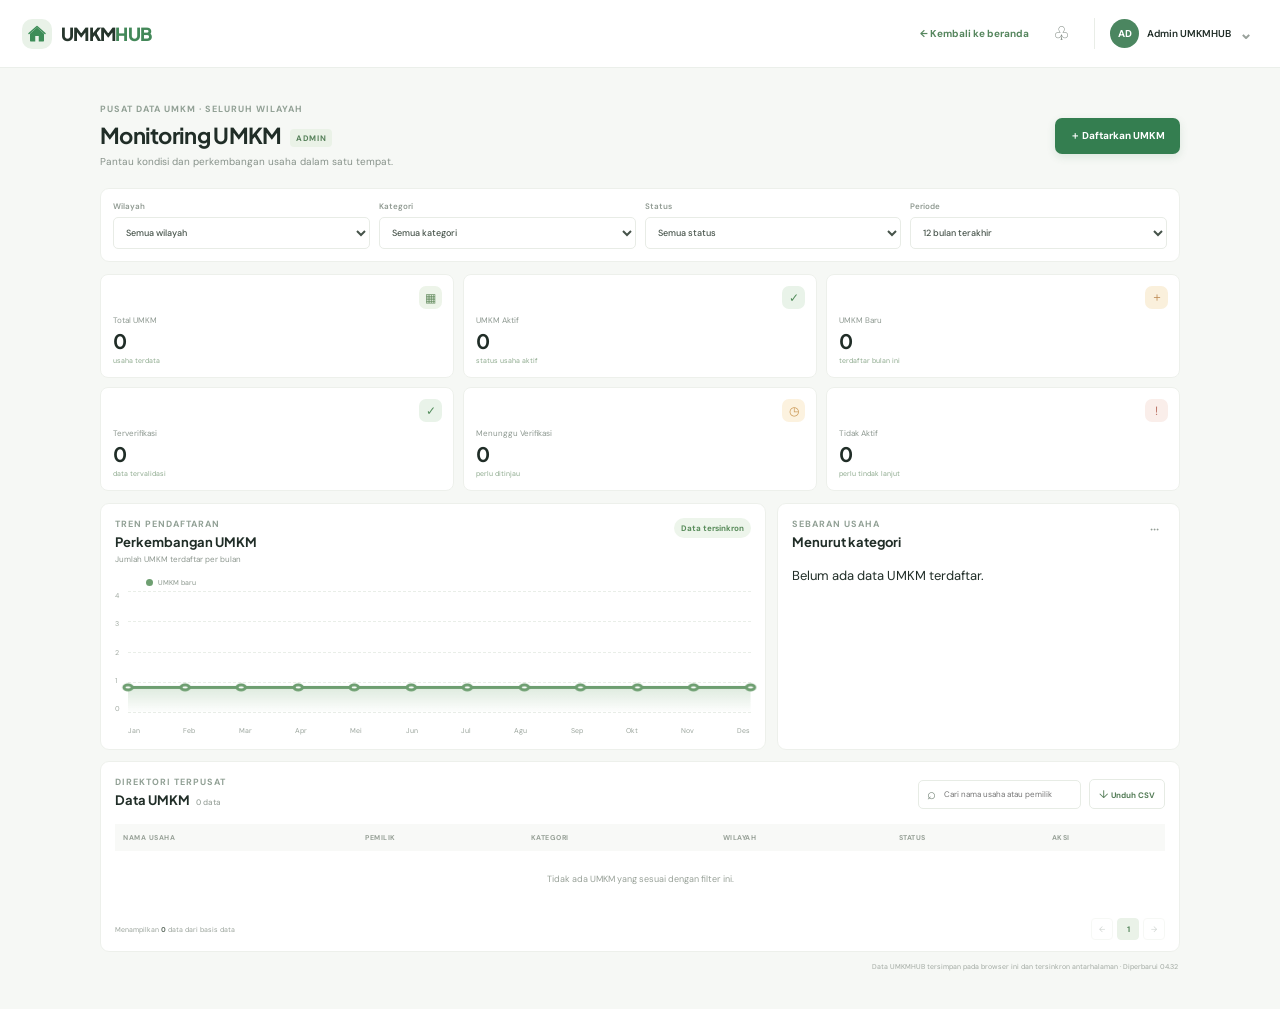
==== admin.html @ 836ca8a2 "update" ====
<!doctype html>
<html lang="id">
<head>
  <meta charset="utf-8"><meta name="viewport" content="width=device-width, initial-scale=1"><meta name="theme-color" content="#f7f8f5">
  <title>Dashboard Admin — UMKMHUB</title>
  <link rel="preconnect" href="https://fonts.googleapis.com"><link rel="preconnect" href="https://fonts.gstatic.com" crossorigin>
  <link href="https://fonts.googleapis.com/css2?family=DM+Sans:wght@400;500;600;700;800&family=Plus+Jakarta+Sans:wght@400;500;600;700;800&display=swap" rel="stylesheet">
  <link rel="stylesheet" href="styles.css"><link rel="stylesheet" href="admin.css"><link rel="stylesheet" href="motion.css"><link rel="stylesheet" href="app-motion.css">
</head>
<body class="admin-page">
  <main class="admin-standalone">
    <header class="admin-topbar"><a class="brand" href="index.html"><span class="brand-mark"><svg viewBox="0 0 40 40" fill="none"><path d="M6 19.5 20 7l14 12.5v14a1.5 1.5 0 0 1-1.5 1.5h-9v-11h-7v11h-9A1.5 1.5 0 0 1 6 33.5v-14Z" fill="currentColor"/><path d="M4 19 20 5l16 14" stroke="currentColor" stroke-width="3" stroke-linecap="round" stroke-linejoin="round"/></svg></span><span>UMKM<span class="brand-green">HUB</span></span></a><div class="admin-top-actions"><a class="back-home" href="index.html">← <span>Kembali ke beranda</span></a><button class="icon-button admin-notify" aria-label="Notifikasi">♧<i></i></button><button class="top-user admin-account"><span class="avatar user-avatar">AD</span><span>Admin UMKMHUB</span><span class="chevron">⌄</span></button></div></header>
    <div class="admin-content">
      <div class="admin-heading"><div><div class="date-label">PUSAT DATA UMKM · <span id="region-caption">SELURUH WILAYAH</span></div><h1>Monitoring UMKM <span class="admin-badge">ADMIN</span></h1><p>Pantau kondisi dan perkembangan usaha dalam satu tempat.</p></div><button class="primary-button" id="admin-add">＋ Daftarkan UMKM</button></div>
      <div class="admin-filters"><label>Wilayah<select id="filter-region"><option value="Semua">Semua wilayah</option><option>Cirebon</option><option>Bandung</option><option>Yogyakarta</option><option>Surabaya</option></select></label><label>Kategori<select id="filter-category"><option value="Semua">Semua kategori</option><option>Kuliner</option><option>Fashion</option><option>Kerajinan</option><option>Jasa</option><option>Minuman</option><option>Kecantikan</option></select></label><label>Status<select id="filter-status"><option value="Semua">Semua status</option><option>Terverifikasi</option><option>Menunggu Verifikasi</option><option>Tidak Aktif</option></select></label><label>Periode<select id="filter-period"><option value="12">12 bulan terakhir</option><option value="30">30 hari terakhir</option><option value="year">Tahun ini</option></select></label></div>
      <div class="admin-kpis"><article class="admin-kpi"><span class="kpi-symbol">▦</span><small>Total UMKM</small><strong id="total-count">—</strong><span class="kpi-note">usaha terdata</span></article><article class="admin-kpi"><span class="kpi-symbol verified-symbol">✓</span><small>UMKM Aktif</small><strong id="active-count">—</strong><span class="kpi-note">status usaha aktif</span></article><article class="admin-kpi"><span class="kpi-symbol new-symbol">＋</span><small>UMKM Baru</small><strong id="new-count">—</strong><span class="kpi-note">terdaftar bulan ini</span></article><article class="admin-kpi"><span class="kpi-symbol verified-symbol">✓</span><small>Terverifikasi</small><strong id="verified-count">—</strong><span class="kpi-note">data tervalidasi</span></article><article class="admin-kpi"><span class="kpi-symbol pending-symbol">◷</span><small>Menunggu Verifikasi</small><strong id="pending-count">—</strong><span class="kpi-note">perlu ditinjau</span></article><article class="admin-kpi"><span class="kpi-symbol inactive-symbol">!</span><small>Tidak Aktif</small><strong id="inactive-count">—</strong><span class="kpi-note">perlu tindak lanjut</span></article></div>
      <div class="monitor-grid"><article class="admin-panel growth-panel"><div class="panel-heading"><div><div class="eyebrow">TREN PENDAFTARAN</div><h2>Perkembangan UMKM</h2><p id="chart-subtitle">Jumlah UMKM terdaftar per bulan</p></div><span class="growth-pill">Data tersinkron</span></div><div class="chart-legend"><i></i> UMKM baru</div><div class="chart-area"><div class="chart-y"><span>0</span><span>0</span><span>0</span><span>0</span><span>0</span></div><div class="chart-content"><div class="chart-grid"><i></i><i></i><i></i><i></i><i></i></div><svg class="growth-chart" viewBox="0 0 600 190" preserveAspectRatio="none" role="img" aria-label="Grafik pendaftaran UMKM berdasarkan data akun"><defs><linearGradient id="chartFill" x1="0" x2="0" y1="0" y2="1"><stop offset="0" stop-color="#73a875" stop-opacity=".24"/><stop offset="1" stop-color="#73a875" stop-opacity="0"/></linearGradient></defs><path class="chart-fill" d="M0 150 L600 150 L600 190 L0 190 Z"/><path class="chart-line" d="M0 150 L600 150"/></svg><div class="chart-x"><span>—</span></div></div></div><div class="chart-tooltip" id="chart-tooltip">Data pendaftaran akan tampil di sini</div></article>
        <article class="admin-panel category-panel"><div class="panel-heading"><div><div class="eyebrow">SEBARAN USAHA</div><h2>Menurut kategori</h2></div><button class="panel-more" id="category-info" aria-label="Info kategori">···</button></div><div id="category-breakdown"></div></article></div>
      <article class="admin-panel data-panel"><div class="data-heading"><div><div class="eyebrow">DIREKTORI TERPUSAT</div><h2>Data UMKM <span id="visible-records">0 data</span></h2></div><div class="data-tools"><label class="admin-search">⌕<input type="search" id="admin-search" placeholder="Cari nama usaha atau pemilik"></label><button class="export-button" id="export-data">↓ <span>Unduh CSV</span></button></div></div><div class="table-scroll"><table><thead><tr><th>NAMA USAHA</th><th>PEMILIK</th><th>KATEGORI</th><th>WILAYAH</th><th>STATUS</th><th>AKSI</th></tr></thead><tbody id="umkm-table"></tbody></table><div class="table-empty" id="table-empty" hidden>Tidak ada UMKM yang sesuai dengan filter ini.</div></div><div class="table-bottom"><span>Menampilkan <b id="table-count">0</b> data dari basis data</span><div class="pagination" id="pagination"><button data-page="prev" aria-label="Halaman sebelumnya">←</button><button class="page-selected" data-page="1">1</button><button data-page="2">2</button><button data-page="3">3</button><span>…</span><button data-page="next" aria-label="Halaman berikutnya">→</button></div></div></article>
      <div class="admin-footnote">Data UMKMHUB tersimpan pada browser ini dan tersinkron antarhalaman · <span id="updated-at">Baru saja</span></div>
    </div>
  </main>
  <div class="toast" id="toast" role="status"></div>
  <dialog class="registration-modal" id="registration-modal"><form id="registration-form"><div class="modal-top"><div><div class="eyebrow">PENDATAAN UMKM</div><h2>Daftarkan usahamu</h2><p>Lengkapi data agar usaha mudah dipantau dan ditemukan.</p></div><button type="button" class="modal-close" aria-label="Tutup">×</button></div><div class="form-section-title">Data pemilik</div><div class="form-grid"><label>Nama pemilik<input name="owner" required placeholder="Nama lengkap"></label><label>Nomor WhatsApp<input name="phone" required placeholder="08xxxxxxxxxx"></label><label>Email<input name="email" type="email" required placeholder="nama@email.com"></label><label>Alamat pemilik<input name="ownerAddress" required placeholder="Kecamatan, kota"></label></div><div class="form-section-title">Data usaha</div><div class="form-grid"><label>Nama usaha<input name="business" required placeholder="Nama usaha"></label><label>Kategori<select name="category" required><option value="">Pilih kategori</option><option>Kuliner</option><option>Fashion</option><option>Kerajinan</option><option>Kecantikan</option><option>Jasa</option><option>Minuman</option><option>Lainnya</option></select></label><label>Tahun berdiri<input name="year" type="number" min="1900" max="2026"></label><label>Alamat usaha<input name="address" required placeholder="Jalan, kecamatan, kota"></label><label>Jumlah karyawan<input name="employees" type="number" min="0"></label><label>Omzet per bulan<input name="revenue" placeholder="Rp"></label><label>Jumlah produk<input name="products" type="number" min="0"></label><label>Status usaha<select name="businessStatus"><option>Aktif</option><option>Tidak Aktif</option></select></label><label class="full-field">Media sosial<input name="social" placeholder="Instagram, TikTok, atau tautan"></label><label class="full-field">Deskripsi usaha<textarea name="description" rows="3" placeholder="Ceritakan usaha dan produk unggulan"></textarea></label><label class="full-field">Foto usaha<input name="photo" type="file" accept="image/*"></label></div><div class="form-note">Pendaftaran baru berstatus <b>Menunggu Verifikasi</b>.</div><div class="modal-actions"><button type="button" class="cancel-button">Batal</button><button type="submit" class="primary-button">Simpan pendaftaran <span>→</span></button></div></form></dialog>
  <dialog class="delete-dialog" id="delete-dialog" aria-labelledby="delete-title"><div class="delete-dialog-icon">!</div><div class="eyebrow">TINDAKAN ADMIN</div><h2 id="delete-title">Hapus akun UMKM?</h2><p>Akun <b id="delete-business-name"></b> akan dihapus dari daftar UMKM dan beranda.</p><label>Alasan penghapusan<select id="delete-reason" required><option value="">Pilih alasan</option><option value="policy">Melanggar aturan komunitas</option><option value="inactive">Usaha sudah tidak aktif</option><option value="duplicate">Data duplikat</option><option value="other">Alasan lainnya</option></select></label><div class="delete-warning">Statistik dan daftar UMKM akan diperbarui setelah penghapusan.</div><div class="delete-actions"><button type="button" class="cancel-button" id="cancel-delete">Batal</button><button type="button" class="delete-confirm" id="confirm-delete">Hapus akun</button></div></dialog>
  <script src="store.js"></script><script src="admin.js"></script>
</body>
</html>
---- styles.css ----
:root{--ink:#202d27;--muted:#87908a;--green:#26784d;--green-dark:#1d633f;--green-soft:#e9f2e8;--line:#edf0eb;--paper:#fff;--bg:#f7f8f5;--font:'DM Sans',sans-serif;--display:'Plus Jakarta Sans',sans-serif}*{box-sizing:border-box}html{scroll-behavior:smooth}body{margin:0;background:var(--bg);color:var(--ink);font-family:var(--font);font-size:13px;-webkit-font-smoothing:antialiased}button,input{font:inherit}button,a{-webkit-tap-highlight-color:transparent}button{color:inherit}.app-shell{max-width:1600px;margin:auto;min-height:100vh;display:grid;grid-template-columns:238px minmax(510px,1fr) 300px;background:var(--bg)}.sidebar{position:sticky;top:0;height:100vh;padding:29px 17px 18px 22px;background:#fff;border-right:1px solid #ecefea;display:flex;flex-direction:column;z-index:5}.brand{display:flex;align-items:center;gap:9px;text-decoration:none;color:#26352c;font:800 18px var(--display);letter-spacing:-.7px;padding:0 9px 37px}.brand-mark{display:grid;place-items:center;width:30px;height:30px;border-radius:10px;background:#e9f2e8;color:#3d8d58}.brand-mark svg{width:20px;height:20px}.brand-green{color:#438859}.side-label{padding:0 10px;color:#a0a8a2;font-size:9px;font-weight:700;letter-spacing:1.15px}.main-nav{display:grid;gap:4px;margin-top:12px}.nav-link{height:40px;display:flex;align-items:center;gap:12px;padding:0 11px;border-radius:9px;text-decoration:none;color:#707c74;font-size:12px;font-weight:600;transition:.2s}.nav-link:hover{background:#f6f8f5;color:#3d794f}.nav-link.active{color:#34794d;background:#edf5ed;font-weight:700}.nav-icon{width:19px;text-align:center;font-size:20px;font-weight:400;line-height:1}.connect-label{margin-top:30px}.connections{padding:9px 8px 0}.connection{height:43px;display:flex;align-items:center;gap:9px;position:relative}.connection>span:nth-child(2){display:grid;gap:2px}.connection b{font-size:10px;font-weight:600}.connection small{font-size:9px;color:#9aa29c}.avatar{display:grid;place-items:center;flex-shrink:0;border-radius:50%;font-size:14px}.avatar.mini{width:27px;height:27px;font-size:12px}.avatar-1{background:#f3e9d7}.avatar-2{background:#ecdfeb}.avatar-3{background:#e5e7d5}.avatar-4{background:#e5d5bd}.online-dot{position:absolute;width:7px;height:7px;border:1.5px solid #fff;background:#66b479;border-radius:50%;left:20px;top:23px}.see-all{border:0;background:none;color:#4d8b5e;padding:9px 0 0 36px;font-size:10px;font-weight:600;cursor:pointer}.see-all span{margin-left:7px}.sidebar-bottom{margin-top:auto}.help-card{background:#f3f6ef;padding:15px;border-radius:11px;position:relative;overflow:hidden}.help-spark{position:absolute;right:12px;top:9px;color:#a5bd8d;font-size:25px}.help-card>b{font-size:11px}.help-card p{color:#818d82;font-size:10px;line-height:1.55;margin:7px 0 11px;max-width:160px}.help-card a{font-size:9px;font-weight:700;text-decoration:none;color:#4e8055}.help-card a span{margin-left:4px}.profile-switch{width:100%;border:0;border-top:1px solid var(--line);margin-top:17px;padding:14px 3px 0;background:#fff;display:flex;align-items:center;text-align:left;gap:9px;cursor:pointer}.user-avatar{width:32px;height:32px;color:#fff;background:#4b8660;font-size:10px;font-weight:700}.profile-info{display:grid;gap:3px;flex:1}.profile-info b{font-size:10px}.profile-info small{font-size:9px;color:#929b94}.more-dots{color:#838e87;font-size:20px;letter-spacing:1px}.main-content{min-width:0}.topbar{height:70px;position:sticky;top:0;z-index:4;background:rgba(247,248,245,.92);backdrop-filter:blur(12px);display:flex;align-items:center;justify-content:space-between;padding:0 38px;border-bottom:1px solid rgba(230,234,228,.7)}.top-search{height:36px;width:min(360px,55%);display:flex;align-items:center;gap:10px;padding:0 12px;background:#fff;border:1px solid #edf0eb;border-radius:8px;color:#8d9890}.top-search>span{font-size:21px;line-height:1}.top-search input{border:0;outline:none;min-width:0;flex:1;color:#39453e;font-size:10px;background:transparent}.top-search input::placeholder{color:#a2aaa4}.top-search kbd{font:9px var(--font);color:#a8afa9;background:#f7f8f6;border:1px solid #edf0eb;border-radius:4px;padding:3px 5px}.top-actions{display:flex;align-items:center;gap:14px}.icon-button{border:0;background:none;font-size:19px;color:#737e76;position:relative;cursor:pointer}.notification i{position:absolute;width:5px;height:5px;right:1px;top:2px;border-radius:50%;background:#db8d60}.top-divider{height:26px;border-left:1px solid #e4e8e2}.top-user{border:0;background:none;display:flex;align-items:center;gap:8px;font-size:10px;font-weight:600;cursor:pointer}.top-user .user-avatar{width:29px;height:29px}.chevron{color:#99a19b;font-size:16px}.content-wrap{width:min(100%,1025px);margin:0 auto;padding:30px 38px 26px}.welcome-row{display:flex;justify-content:space-between;align-items:center;margin-bottom:21px}.date-label,.eyebrow{font-size:9px;font-weight:700;letter-spacing:1px;color:#91a095}.welcome-row h1{font:700 21px var(--display);letter-spacing:-.7px;margin:5px 0 4px}.welcome-row h1 span{color:#dbac4e;font-size:17px}.welcome-row p{color:#8b958e;margin:0;font-size:11px}.primary-button{border:0;border-radius:7px;background:#347e50;color:#fff;font-size:10px;font-weight:700;padding:11px 15px;box-shadow:0 3px 8px #397b5024;cursor:pointer;transition:.18s}.primary-button:hover,.program-button:hover{background:#246940;transform:translateY(-1px)}.primary-button span{font-size:15px;vertical-align:-1px;margin-right:4px}.hero-banner{height:220px;border-radius:13px;overflow:hidden;position:relative;background:#eaf0e5;display:flex}.hero-copy{position:relative;z-index:2;padding:23px 28px;width:57%}.hero-tag{display:inline-flex;gap:5px;align-items:center;color:#548359;background:#f6f8f0;border:1px solid #e2ebdc;border-radius:20px;padding:5px 9px;font-size:8px;letter-spacing:.9px;font-weight:700}.hero-tag span{font-size:10px}.hero-copy h2{font:800 26px/1.14 var(--display);letter-spacing:-1px;margin:10px 0 8px;color:#344a38}.hero-copy h2 em{font-style:normal;color:#4c8555}.hero-copy p{font-size:10px;color:#7d897d;margin:0 0 13px}.hero-cta{display:inline-flex;align-items:center;gap:13px;text-decoration:none;background:#34794b;color:#fff;border-radius:6px;padding:8px 11px;font-size:9px;font-weight:700}.hero-cta span{font-size:13px}.hero-art{position:absolute;right:0;top:0;width:47%;height:100%;overflow:hidden;background:linear-gradient(135deg,#e1ebdc 0 33%,#d3e2ce 33% 100%)}.sun{position:absolute;right:51px;top:21px;width:58px;height:58px;border-radius:50%;background:#edce84}.arch{position:absolute;bottom:-6px;border-radius:90px 90px 0 0}.arch-back{width:161px;height:166px;right:65px;background:#b2c9a9}.arch-front{width:116px;height:122px;right:89px;background:#789d76}.arch-window{position:absolute;top:39px;left:35px;width:46px;height:72px;border-radius:28px 28px 2px 2px;background:#dae4cc}.plant{position:absolute;bottom:10px;color:#517a57;font-size:48px;transform:rotate(25deg)}.plant-a{right:42px}.plant-b{right:210px;bottom:12px;font-size:39px;transform:rotate(-20deg)}.hero-sticker{position:absolute;top:35px;right:190px;color:#fff;background:#d2855f;width:53px;height:53px;border-radius:50%;display:grid;place-items:center;font-size:19px;transform:rotate(11deg);box-shadow:0 4px 8px #42623c26}.hero-sticker small{position:absolute;top:25px;font-size:6px;color:#fff;text-align:center;font-weight:700;line-height:1.1}.floating-note{position:absolute;right:10px;bottom:17px;padding:7px 10px;background:#fff;border-radius:6px;color:#597759;font-size:8px;font-weight:700;box-shadow:0 3px 10px #38523118}.hero-dots{position:absolute;z-index:3;bottom:10px;left:28px;display:flex;gap:4px}.hero-dots i{width:4px;height:4px;border-radius:4px;background:#bdcbbb}.hero-dots i.on{width:14px;background:#628d61}.stats-grid{display:grid;grid-template-columns:repeat(4,minmax(0,1fr));gap:11px;margin:16px 0 29px}.stat-card{position:relative;min-height:100px;border-radius:9px;background:#fff;border:1px solid #edf0eb;padding:13px 13px 10px;overflow:hidden}.stat-icon{width:24px;height:24px;display:grid;place-items:center;border-radius:7px;font-size:13px}.green-icon{background:#eaf2e7;color:#4b8a59}.peach-icon{background:#f8ebe3;color:#c78361}.yellow-icon{background:#f8f1dd;color:#b89543}.stat-change{position:absolute;right:11px;top:18px;color:#598d61;font-size:8px;font-weight:700}.stat-card>small{display:block;color:#8c968f;margin-top:8px;font-size:9px}.stat-card>strong{display:block;font:700 19px var(--display);letter-spacing:-.6px;margin-top:1px}.stat-foot{font-size:8px;color:#a1a9a3}.stat-highlight{background:#eaf1e5;border-color:#e5ede0;padding:13px}.highlight-top{display:flex;justify-content:space-between;color:#70906c;font-size:8px;font-weight:700;letter-spacing:.6px}.stat-highlight>strong{position:relative;z-index:1;font-size:13px;margin-top:10px}.stat-highlight p{position:relative;z-index:1;margin:4px 0 5px;color:#879482;font-size:8px}.text-link{position:relative;z-index:1;border:0;background:none;padding:0;color:#4d8051;font-size:8px;font-weight:700;cursor:pointer}.text-link span{margin-left:4px}.highlight-flower{position:absolute;right:-5px;bottom:-19px;color:#cfdfc6;font-size:83px;line-height:1}.section-block{margin-top:0}.section-heading{display:flex;align-items:end;justify-content:space-between;margin-bottom:12px}.section-heading h2{font:700 16px var(--display);letter-spacing:-.4px;margin:4px 0 0}.tiny-spark{color:#dda84a;font-size:13px}.view-all{font-size:9px;color:#55855d;text-decoration:none;font-weight:700;padding-bottom:2px}.view-all span{font-size:13px;margin-left:5px}.category-row{display:flex;align-items:center;gap:7px;overflow:auto;padding:0 0 12px;scrollbar-width:none}.category-row::-webkit-scrollbar{display:none}.category-chip{flex-shrink:0;background:#fff;color:#77827a;border:1px solid #ecefea;border-radius:20px;padding:7px 10px;font-size:9px;font-weight:600;cursor:pointer;transition:.18s}.category-chip.selected{background:#e8f1e6;border-color:#e8f1e6;color:#4b8151}.category-chip:hover{border-color:#cbdcc9}.more-chip{color:#6b8a69}.business-grid{display:grid;grid-template-columns:repeat(3,minmax(0,1fr));gap:11px}.business-card{background:#fff;border:1px solid #edf0eb;border-radius:9px;overflow:hidden;min-width:0;transition:transform .18s,box-shadow .18s}.business-card:hover{transform:translateY(-2px);box-shadow:0 8px 22px #27382b0c}.business-cover{height:101px;position:relative;display:grid;place-items:center;overflow:hidden}.cover-food{background:linear-gradient(135deg,#e5d5b6,#c3a277)}.cover-fashion{background:linear-gradient(135deg,#e4d6e2,#c9a9c4)}.cover-coffee{background:linear-gradient(135deg,#e5d9c3,#baa287)}.cover-emoji{font-size:42px;filter:drop-shadow(0 5px 4px #47392027);transition:transform .2s}.business-card:hover .cover-emoji{transform:scale(1.08) rotate(-3deg)}.verified{position:absolute;left:8px;top:8px;background:#ffffffdf;color:#4b8054;border-radius:4px;padding:4px 6px;font-size:7px;font-weight:700}.save-button{position:absolute;right:8px;top:7px;border:0;background:#ffffffd9;color:#78847b;width:24px;height:24px;border-radius:50%;font-size:14px;cursor:pointer}.save-button.saved{color:#d27662;background:#fff}.business-detail{padding:10px}.business-head{display:flex;align-items:center;gap:7px;min-width:0}.business-avatar{width:28px;height:28px;font-size:13px}.business-title{display:grid;gap:3px;min-width:0;flex:1}.business-title>b{font-size:9px;white-space:nowrap;overflow:hidden;text-overflow:ellipsis}.business-title>small{font-size:7px;color:#8d9890;white-space:nowrap}.business-title>small:first-letter{color:#59a267}.follow-button{border:1px solid #dce9da;background:#f5f8f1;color:#55825a;border-radius:5px;padding:5px 7px;font-size:7px;font-weight:700;white-space:nowrap;cursor:pointer}.follow-button.following{background:#34794d;color:#fff;border-color:#34794d}.business-detail>p{height:29px;overflow:hidden;margin:9px 0 9px;color:#808b83;font-size:8px;line-height:1.55}.product-preview{height:38px;display:flex;align-items:center;gap:7px;padding:4px 6px;background:#f8f9f6;border-radius:5px}.product-thumb{display:grid;place-items:center;width:28px;height:28px;border-radius:4px;background:#ece7dc;font-size:17px}.product-preview>span:nth-child(2){display:grid;gap:3px;flex:1;min-width:0}.product-preview b{font-size:7px;white-space:nowrap;overflow:hidden;text-overflow:ellipsis}.product-preview small{font-size:7px;color:#969f98}.product-preview small strong{font-size:7px;color:#4d8053}.product-arrow{color:#8ca18b;font-size:12px}.card-footer{display:flex;align-items:center;gap:9px;margin-top:8px;color:#9aa39c;font-size:7px}.card-footer>span:first-child{color:#c47c70}.card-footer>span:first-child b{color:#879189}.card-footer>span:nth-child(2){margin-left:auto}.like-button{border:0;background:transparent;padding:0 2px;color:#9aa39c;font-size:14px;cursor:pointer}.like-button.liked{color:#d27662}.empty-search{padding:35px;text-align:center;color:#8b958e;font-size:11px}.community-section{margin-top:31px}.feed-card{padding:14px;background:#fff;border:1px solid #edf0eb;border-radius:9px}.feed-top{display:flex;align-items:center;gap:8px}.feed-top>span:nth-child(2){display:grid;gap:3px;flex:1}.feed-top b{font-size:9px}.feed-top small{font-size:8px;color:#909a92}.feed-top small span{padding:0 3px}.feed-more{border:0;background:none;color:#919a93;font-size:18px;cursor:pointer}.feed-card>p{font-size:9px;line-height:1.7;color:#616e64;margin:11px 0}.feed-photo{height:122px;position:relative;overflow:hidden;border-radius:7px;background:linear-gradient(110deg,#b5c08b,#e6c69a 55%,#f0dcc1);display:flex;align-items:center;padding-left:20px;gap:13px}.feed-photo:before,.feed-photo:after{content:'';position:absolute;width:150px;height:150px;border-radius:50%;background:#71855330;right:13%;top:-85px}.feed-photo:after{width:110px;height:110px;right:8%;top:57px;background:#bd765547}.feed-photo>span:first-child{font-size:49px;z-index:1;filter:drop-shadow(0 5px 5px #3a311e33)}.feed-photo>div{z-index:1;display:grid;gap:5px}.feed-photo>div b{font:700 13px var(--display);color:#fff;text-shadow:0 1px 5px #443a22}.feed-photo>div small{font-size:8px;color:#fff;text-shadow:0 1px 4px #443a22}.photo-spark{position:absolute;right:17px;top:14px;color:#fff9;font-size:25px}.feed-actions{display:flex;gap:18px;padding:11px 2px 8px;border-bottom:1px solid #f0f2ef}.feed-actions button{border:0;background:none;padding:0;color:#858f88;font-size:8px;cursor:pointer}.feed-actions button:first-child{color:#ca8174}.feed-actions span{padding-left:4px;color:#78837b}.feed-actions .share-action{margin-left:auto}.comment-box{display:flex;align-items:center;gap:8px;padding-top:10px}.comment-box .avatar{width:25px;height:25px}.comment-box input{flex:1;min-width:0;border:0;outline:none;background:#f6f7f4;border-radius:20px;padding:8px 11px;font-size:8px}.comment-box input::placeholder{color:#a3aba5}.comment-box button{border:0;background:none;color:#51845a;font-size:8px;font-weight:700;cursor:pointer}.page-footer{padding:24px 0 4px;color:#9aa39c;font-size:8px}.page-footer span{padding:0 5px;color:#c4cac5}.page-footer a{color:#829087;text-decoration:none}.right-rail{background:#fbfcfa;border-left:1px solid #ecefea;padding:27px 17px 20px;min-width:0}.rail-title{display:flex;justify-content:space-between;align-items:center;color:#929c94;font-size:9px;font-weight:700;letter-spacing:1px;margin:1px 1px 14px}.rail-title button{border:0;background:none;color:#939d95;font-size:18px}.rail-card{border:1px solid #edf0eb;background:#fff;border-radius:9px;margin-bottom:13px;overflow:hidden}.trends{padding:14px 13px 12px}.rail-heading{display:flex;justify-content:space-between;align-items:start;margin-bottom:11px}.rail-heading small{font-size:7px;font-weight:700;letter-spacing:.8px;color:#93a096}.rail-heading h3{font:700 12px var(--display);margin:4px 0 0}.rail-heading>span{color:#8ba48a}.trend-item{display:flex;align-items:center;gap:9px;padding:10px 0;border-top:1px solid #f1f3ef;text-decoration:none;color:inherit}.trend-number{font:700 11px var(--display);color:#d1d9d0;width:15px}.trend-item>span:nth-child(2){display:grid;gap:4px;flex:1}.trend-item b{font-size:8px}.trend-item small{font-size:7px;color:#99a29a}.trend-item em{font-style:normal;color:#64a16a}.trend-spark{font-size:12px;color:#b6c8a9}.rail-link{display:block;padding-top:9px;border-top:1px solid #f1f3ef;text-decoration:none;color:#53855c;font-size:8px;font-weight:700}.rail-link span{float:right;font-size:12px;margin-top:-3px}.program-card{border:0;background:#edf1e8}.program-art{height:100px;position:relative;overflow:hidden;background:linear-gradient(130deg,#dbe9d6,#bbd2b7)}.program-sun{position:absolute;width:64px;height:64px;top:17px;left:40px;border-radius:50%;background:#ebcc83}.program-leaf{position:absolute;left:60px;top:17px;color:#678d68;font-size:64px;transform:rotate(14deg)}.program-stamp{position:absolute;left:16px;top:14px;padding:5px 7px;color:#fff;background:#c37558;border-radius:50%;font-weight:700;font-size:7px;transform:rotate(-10deg)}.program-shape{position:absolute;right:33px;bottom:-31px;width:106px;height:121px;border-radius:60px 60px 0 0;background:#789a74;display:flex;align-items:flex-start;justify-content:center;padding-top:18px;color:#dce5d3;font-size:24px}.program-body{padding:13px}.program-label{font-size:7px;letter-spacing:.9px;color:#82967e;font-weight:700}.program-body h3{font:700 15px/1.3 var(--display);letter-spacing:-.4px;margin:6px 0}.program-body>p{font-size:8px;color:#849184;line-height:1.5;margin:0 0 10px}.program-meta{display:flex;justify-content:space-between;color:#7a8a79;font-size:7px;padding-bottom:11px;border-bottom:1px solid #dce5d8}.program-button{width:100%;display:flex;justify-content:space-between;align-items:center;border:0;border-radius:5px;background:#34794d;color:white;padding:9px 10px;margin-top:10px;font-size:8px;font-weight:700;cursor:pointer;transition:.18s}.program-button span{font-size:13px}.impact-card{padding:13px}.impact-head{display:flex;gap:8px;align-items:center}.impact-icon{width:27px;height:27px;display:grid;place-items:center;border-radius:7px;background:#edf4e9;color:#689166;font-size:15px}.impact-head>span:nth-child(2){display:grid;gap:3px}.impact-head small{font-size:6px;letter-spacing:.7px;color:#9aa59a;font-weight:700}.impact-head b{font-size:9px}.impact-number{font:700 19px var(--display);margin-top:14px;letter-spacing:-.4px}.impact-number span{font:500 8px var(--font);letter-spacing:0;color:#879289}.impact-bar{height:5px;border-radius:4px;background:#edf1eb;margin-top:8px;overflow:hidden}.impact-bar i{display:block;width:68%;height:100%;border-radius:4px;background:#79aa70}.impact-foot{display:flex;justify-content:space-between;margin-top:6px;color:#99a29a;font-size:7px}.impact-foot b{color:#648963}.impact-card>p{font-size:7px;color:#8c978f;margin:12px 0 0;padding-top:10px;border-top:1px solid #f0f2ef}.rail-footer{display:flex;flex-wrap:wrap;gap:10px 14px;padding:7px 2px;color:#9da69e;font-size:7px}.rail-footer a{color:#89938b;text-decoration:none}.rail-footer span{width:100%;padding-top:3px}.mobile-brand,.mobile-nav{display:none}.toast{position:fixed;z-index:20;bottom:24px;left:50%;transform:translate(-50%,20px);background:#263d2d;color:white;padding:11px 16px;border-radius:8px;box-shadow:0 8px 25px #15291c35;font-size:11px;opacity:0;pointer-events:none;transition:.25s}.toast.show{opacity:1;transform:translate(-50%,0)}
@media(min-width:1450px){.app-shell{grid-template-columns:250px minmax(620px,1fr) 320px}.content-wrap{padding-top:36px}.hero-banner{height:235px}.business-cover{height:116px}.stat-card{min-height:108px}.right-rail{padding-left:19px;padding-right:19px}}
@media(max-width:1120px){.app-shell{grid-template-columns:208px minmax(0,1fr)}.sidebar{padding-left:15px;padding-right:13px}.right-rail{display:none}.content-wrap{max-width:850px;padding-left:32px;padding-right:32px}.topbar{padding-left:32px;padding-right:32px}.business-cover{height:112px}}
@media(max-width:720px){body{font-size:12px;padding-bottom:66px}.app-shell{display:block}.sidebar{display:none}.main-content{width:100%}.topbar{height:58px;padding:0 17px}.mobile-brand{display:flex;align-items:center;gap:6px;font:800 15px var(--display);letter-spacing:-.6px}.mobile-brand .brand-mark{width:25px;height:25px;border-radius:8px}.mobile-brand .brand-mark svg{width:17px}.top-search{width:auto;flex:1;margin:0 12px;height:33px}.top-search input{font-size:9px}.top-search kbd{display:none}.top-actions{gap:8px}.top-user{display:none}.top-divider{display:none}.icon-button{font-size:17px}.content-wrap{padding:22px 17px 20px}.welcome-row{align-items:center;margin-bottom:17px}.welcome-row h1{font-size:18px}.welcome-row p{font-size:9px}.date-label{font-size:8px}.primary-button{font-size:0;padding:9px 11px}.primary-button span{font-size:18px;margin:0}.hero-banner{height:196px}.hero-copy{padding:21px 19px;width:65%}.hero-copy h2{font-size:23px}.hero-copy p{max-width:200px;font-size:9px;line-height:1.5}.hero-art{width:43%;opacity:.9}.arch-back{right:22px;width:130px}.arch-front{right:46px}.sun{right:24px}.hero-sticker{right:123px;top:34px;transform:scale(.84)}.plant-b{right:147px}.floating-note{right:7px;font-size:7px}.hero-dots{left:19px}.stats-grid{grid-template-columns:repeat(2,minmax(0,1fr));gap:8px;margin:12px 0 24px}.stat-card{min-height:93px;padding:11px}.stat-card>strong{font-size:18px}.stat-highlight>strong{font-size:13px}.section-heading h2{font-size:15px}.eyebrow{font-size:8px}.category-chip{padding:7px 9px}.business-grid{grid-template-columns:repeat(2,minmax(0,1fr));gap:9px}.business-card.third-card{display:none}.business-cover{height:91px}.business-detail{padding:9px}.business-title>b{font-size:8px}.business-title>small{font-size:6px}.business-detail>p{font-size:7px;height:27px}.follow-button{padding:5px 6px}.product-preview b,.product-preview small,.product-preview small strong{font-size:6px}.card-footer{font-size:6px;gap:5px}.community-section{margin-top:25px}.feed-card{padding:12px}.feed-photo{height:108px}.page-footer{text-align:center}.right-rail{display:none}.mobile-nav{height:62px;position:fixed;z-index:10;bottom:0;left:0;right:0;background:#fff;border-top:1px solid #e9ede7;display:flex;align-items:center;justify-content:space-around;padding:4px 8px max(4px,env(safe-area-inset-bottom));box-shadow:0 -4px 20px #26382a08}.mobile-nav a{display:grid;gap:2px;justify-items:center;text-decoration:none;color:#939d95;font-size:7px;min-width:48px}.mobile-nav a span{font-size:20px;line-height:1.1}.mobile-nav a.active{color:#428253}.mobile-nav button{width:38px;height:38px;border:0;border-radius:13px;background:#34794d;color:#fff;font-size:23px;box-shadow:0 4px 10px #34794d35;cursor:pointer}.toast{bottom:76px}}
@media(max-width:380px){.topbar{padding:0 11px}.top-search{margin:0 7px}.top-search input{font-size:8px}.content-wrap{padding-left:12px;padding-right:12px}.hero-banner{height:184px}.hero-copy{padding:18px 14px;width:70%}.hero-copy h2{font-size:21px}.hero-copy p{max-width:185px}.hero-art{width:40%}.hero-sticker{right:95px}.plant-b{right:117px}.floating-note{font-size:6px;padding:6px}.section-heading h2{font-size:14px}.business-grid{gap:7px}.business-cover{height:81px}.business-detail{padding:7px}.business-avatar{width:24px;height:24px}.business-head{gap:5px}.follow-button{font-size:6px}.product-preview{gap:4px;padding:3px}.product-thumb{width:24px;height:26px}}
.buyer-discover{margin-top:30px}.buyer-discover .section-heading{display:block;margin-bottom:14px}.buyer-discover .section-heading h2{font-size:20px;letter-spacing:-.45px}.discover-intro{margin:5px 0 0;color:#87918a;font-size:11px}.discover-search{height:43px;display:flex;align-items:center;gap:10px;padding:0 13px;margin:0 0 12px;border:1px solid #e6ebe5;border-radius:11px;background:#fff;color:#7c8980}.discover-search>span{font-size:21px;line-height:1}.discover-search input{width:100%;border:0;outline:0;background:transparent;color:#26352c;font:inherit;font-size:12px}.discover-search input::placeholder{color:#a1aaa3}.buyer-discover .category-row{margin-bottom:14px}.buyer-discover .business-grid{gap:14px}.buyer-discover .business-card{border-radius:13px;overflow:hidden;border-color:#e9eee8;box-shadow:0 4px 16px #203b2608;transition:transform .2s,border-color .2s,box-shadow .2s}.buyer-discover .business-card:hover{transform:translateY(-2px);border-color:#d5e4d3;box-shadow:0 10px 24px #203b2612}.buyer-discover .business-cover{height:108px}.buyer-discover .business-detail{padding:13px}.buyer-discover .business-detail>p{height:auto;min-height:30px;line-height:1.55;font-size:10px}.buyer-discover .business-title>b{font-size:11px}.buyer-discover .business-title>small{font-size:8px}.buyer-discover .follow-button{white-space:nowrap}.buyer-discover .card-footer{display:flex;align-items:center;gap:9px;margin-top:11px;padding-top:10px;border-top:1px solid #f0f2ef}.buyer-discover .card-footer>span{margin-right:auto}.buyer-discover .like-button{border:0;background:transparent;color:#c77970;font-size:17px;cursor:pointer}.buyer-discover .card-contact{border:0;border-radius:8px;background:#34794d;color:white;padding:8px 11px;font-size:9px;font-weight:700;cursor:pointer;transition:background .18s,transform .18s}.buyer-discover .card-contact:hover{background:#286640;transform:translateY(-1px)}.buyer-discover .empty-search{padding:40px 18px;border:1px dashed #dfe7de;border-radius:12px;background:#fff;font-size:12px}@media(max-width:720px){.buyer-discover{margin-top:24px}.buyer-discover .section-heading h2{font-size:17px}.discover-intro{font-size:10px}.discover-search{height:42px}.buyer-discover .business-grid{grid-template-columns:1fr;gap:11px}.buyer-discover .business-cover{height:125px}.buyer-discover .business-detail{padding:12px}.buyer-discover .business-title>b{font-size:10px}.buyer-discover .business-title>small{font-size:8px}.buyer-discover .business-detail>p{font-size:9px}.buyer-discover .product-preview b,.buyer-discover .product-preview small,.buyer-discover .product-preview small strong{font-size:8px}.buyer-discover .card-footer{font-size:8px}}

.top-user{cursor:default}
.buyer-actions{display:flex;align-items:center;gap:8px}.seller-login-trigger{border:1px solid #dce7dc;background:#fff;color:#34794d;border-radius:7px;padding:10px 13px;font-size:9px;font-weight:700;white-space:nowrap;cursor:pointer}.seller-login-trigger:hover{background:#f2f7f0}.seller-account-step{display:grid;gap:10px;margin-top:14px}.seller-account-step[hidden]{display:none}.seller-account-step>label,.seller-login-modal label{display:grid;gap:5px;color:#77837a;font-size:9px;font-weight:600}.seller-account-step input,.seller-login-modal input{width:100%;border:1px solid #e7ece5;border-radius:6px;padding:10px;color:#435147;background:#fff;outline-color:#9fc49c;font:400 11px var(--font)}.seller-account-step input[readonly]{background:#f6f8f5;color:#7b887e}.account-step-copy{margin:0;color:#7b887e;font-size:10px;line-height:1.5}.seller-login-modal{width:min(420px,calc(100% - 28px));border:0;padding:0;border-radius:12px;box-shadow:0 24px 90px #17231d44;color:var(--ink)}.seller-login-modal::backdrop{background:#18261c88;backdrop-filter:blur(3px)}.seller-login-modal form{display:grid;gap:12px;padding:22px}.seller-login-modal .primary-button{justify-self:end}.seller-login-message{min-height:16px;margin:0;color:#a76e36;font-size:10px}.login-register-hint{margin:0;text-align:center;color:#829087;font-size:10px}.login-register-hint button{border:0;background:none;color:#34794d;font-size:inherit;font-weight:700;cursor:pointer}@media(max-width:720px){.buyer-actions{flex-direction:column;align-items:stretch;gap:6px}.seller-login-trigger{padding:8px;font-size:8px}.buyer-actions .primary-button{padding:8px;font-size:8px;white-space:nowrap}.seller-account-step{gap:9px}}
.buyer-discover .section-heading{display:flex;align-items:center;justify-content:space-between;gap:12px}.buyer-discover .section-heading>div{min-width:0}.buyer-discover .seller-login-trigger{align-self:end}@media(max-width:720px){.buyer-discover .section-heading{align-items:flex-start;flex-direction:column;gap:9px}.buyer-discover .seller-login-trigger{align-self:flex-start}}
.registration-modal [hidden]{display:none!important}

/* FAQ & panduan belanja/berjualan */
.faq-section{scroll-margin-top:88px;padding-top:10px}.faq-intro{max-width:620px;color:#818d84;font-size:12px;line-height:1.65;margin:8px 0 0}.faq-list{display:grid;gap:9px;margin-top:18px}.faq-list details{background:#fff;border:1px solid #e9eee8;border-radius:11px;padding:0 17px;transition:border-color .2s,box-shadow .2s}.faq-list details[open]{border-color:#cbdccb;box-shadow:0 8px 22px #243b2b0a}.faq-list summary{position:relative;list-style:none;cursor:pointer;padding:16px 32px 16px 0;font-size:12px;font-weight:700;color:#2c3b31}.faq-list summary::-webkit-details-marker{display:none}.faq-list summary::after{content:'+';position:absolute;right:0;top:12px;width:24px;height:24px;display:grid;place-items:center;border-radius:50%;background:#edf5ed;color:#347e50;font-size:18px;font-weight:500;transition:transform .2s}.faq-list details[open] summary::after{content:'−';transform:rotate(180deg)}.faq-list details p{margin:0;padding:0 30px 16px 0;color:#77847b;font-size:11px;line-height:1.75}.faq-list details p b{color:#347e50}.faq-actions{display:flex;align-items:center;gap:10px;margin-top:17px}.faq-actions .hero-cta{display:inline-flex;align-items:center;gap:10px;text-decoration:none;border-radius:7px;padding:10px 13px;background:#edf5ed;color:#347e50;font-size:10px;font-weight:700}.faq-actions .primary-button{padding:11px 14px}
@media(max-width:700px){.faq-section{scroll-margin-top:64px}.faq-intro{font-size:11px}.faq-list{gap:7px;margin-top:14px}.faq-list details{padding:0 13px}.faq-list summary{padding:14px 29px 14px 0;font-size:11px}.faq-list details p{font-size:10px;padding-right:5px}.faq-actions{flex-wrap:wrap}.faq-actions .hero-cta,.faq-actions .primary-button{min-height:40px}}

/* Ruang utama tanpa panel tren samping */
.app-shell{grid-template-columns:238px minmax(0,1fr)}@media(min-width:1450px){.app-shell{grid-template-columns:250px minmax(0,1fr)}}

/* Halaman toko tersimpan */
.saved-section{scroll-margin-top:88px;margin-top:28px}.saved-intro{margin:7px 0 0;color:#87918a;font-size:11px;line-height:1.6}.saved-empty{padding:24px 18px;border:1px dashed #dfe7de;border-radius:12px;background:#fff;color:#77847b;font-size:11px;line-height:1.7}.saved-grid{display:grid;gap:10px}.saved-card{display:flex;align-items:center;gap:11px;min-width:0;padding:13px;background:#fff;border:1px solid #e9eee8;border-radius:11px}.saved-avatar{display:grid;place-items:center;flex:none;width:42px;height:42px;overflow:hidden;border-radius:50%;background:#edf5ed;color:#347e50;font-size:20px}.saved-avatar img{width:100%;height:100%;object-fit:cover}.saved-info{display:grid;gap:4px;flex:1;min-width:0}.saved-info b{overflow:hidden;color:#29382e;font-size:11px;text-overflow:ellipsis;white-space:nowrap}.saved-info small{color:#89958b;font-size:9px}.saved-visit,.saved-remove,.post-save{border:1px solid #dfe9dc;border-radius:7px;background:#f4f8f1;color:#37784c;font-size:9px;font-weight:700;padding:8px 10px;cursor:pointer}.saved-visit:hover,.saved-remove:hover,.post-save:hover{background:#e8f2e5}.saved-remove{flex:none;color:#9c6158}.post-save{margin-left:auto;white-space:nowrap}.post-save.is-saved,.saved-remove{color:#bb6d63}.feed-top .post-follow{margin-left:0}@media(max-width:720px){.saved-section{scroll-margin-top:68px;margin-top:21px}.saved-card{gap:8px;padding:10px}.saved-visit{padding:8px;font-size:8px}.saved-info b{font-size:10px}.saved-info small{font-size:8px}.post-save{padding:7px 8px;font-size:8px}}

.page-view:not([hidden]){animation:umkm-page-enter .24s ease both}@keyframes umkm-page-enter{from{opacity:.75;transform:translateY(5px)}to{opacity:1;transform:translateY(0)}}

.about-section{max-width:760px;margin:18px auto}.about-section>h1{margin:8px 0;font:700 25px var(--display);letter-spacing:-.7px;color:#26352c}.about-intro{margin:0;color:#849087;font-size:12px;line-height:1.7}.about-creator-card{display:flex;align-items:center;gap:20px;margin-top:24px;padding:25px;background:linear-gradient(135deg,#fff,#f4f8f1);border:1px solid #e5ece2;border-radius:16px;box-shadow:0 12px 30px #263b290a}.about-creator-avatar{display:grid;place-items:center;flex:none;width:82px;height:82px;border-radius:25px;background:#e7f1e5;color:#347e50;font:800 24px var(--display)}.about-creator-details h2{margin:6px 0 15px;font:700 19px var(--display);color:#26352c}.about-creator-details dl{display:grid;gap:9px;margin:0}.about-creator-details dl>div{display:grid;grid-template-columns:65px 1fr;gap:10px}.about-creator-details dt{color:#8a958c;font-size:10px}.about-creator-details dd{margin:0;color:#39483e;font-size:11px;font-weight:600}.about-section .eyebrow{color:#718d75}@media(max-width:720px){.about-section{margin-top:5px}.about-section>h1{font-size:21px}.about-creator-card{align-items:flex-start;gap:13px;margin-top:18px;padding:17px}.about-creator-avatar{width:58px;height:58px;border-radius:18px;font-size:18px}.about-creator-details h2{font-size:16px;margin-bottom:12px}.about-creator-details dl>div{grid-template-columns:50px 1fr;gap:6px}.about-creator-details dd{font-size:10px}}

.product-thumb img,.profile-product-thumb img{width:100%;height:100%;object-fit:cover;border-radius:inherit}.profile-product-thumb{width:34px;height:34px;display:grid;place-items:center;overflow:hidden;border-radius:7px;background:#edf4e9;color:#689166;font-size:15px;flex:0 0 34px}

.business-cover.has-product-photo{background:#eaf0e5}.business-product-photo{position:absolute;inset:0;width:100%;height:100%;object-fit:cover}.business-cover.has-product-photo:after{content:'';position:absolute;inset:55% 0 0;background:linear-gradient(transparent,#17251b35);pointer-events:none}.business-cover .verified,.business-cover .save-button{z-index:1}.business-avatar{overflow:hidden}.business-avatar img{width:100%;height:100%;object-fit:cover;border-radius:inherit}.top-search{flex-shrink:0}

.buyer-discover .business-cover.has-product-photo{height:210px}@media(max-width:720px){.buyer-discover .business-cover.has-product-photo{height:190px}}

.buyer-discover .business-cover.has-product-photo{height:145px}@media(max-width:720px){.buyer-discover .business-cover.has-product-photo{height:125px}}
---- admin.css ----
.admin-view[hidden],.community-view[hidden]{display:none}.admin-view{animation:appear .25s ease}@keyframes appear{from{opacity:.5;transform:translateY(4px)}to{opacity:1;transform:translateY(0)}}.admin-heading{display:flex;justify-content:space-between;align-items:center;margin:4px 0 20px}.admin-heading h1{font:700 22px var(--display);letter-spacing:-.7px;margin:6px 0}.admin-heading p{font-size:10px;color:#87928a;margin:0}.admin-badge{vertical-align:3px;margin-left:5px;background:#eaf2e7;color:#56805a;font:700 8px var(--font);letter-spacing:.7px;border-radius:4px;padding:4px 6px}.admin-filters{display:flex;align-items:end;gap:9px;padding:12px;background:#fff;border:1px solid var(--line);border-radius:9px;margin-bottom:12px}.admin-filters label{flex:1;min-width:0;color:#909a92;font-size:8px;font-weight:600;display:grid;gap:6px}.admin-filters select{width:100%;border:1px solid #e8ece6;background:#fff;border-radius:5px;padding:8px;color:#46534a;font:500 9px var(--font);outline-color:#9bc29b}.admin-kpis{display:grid;grid-template-columns:repeat(5,minmax(0,1fr));gap:9px;margin-bottom:12px}.admin-kpi{position:relative;min-height:100px;padding:12px;background:#fff;border:1px solid #edf0eb;border-radius:8px}.kpi-symbol{position:absolute;right:11px;top:11px;width:23px;height:23px;display:grid;place-items:center;background:#edf4e9;border-radius:7px;color:#648c5f;font-size:12px}.verified-symbol{color:#528c5b;background:#e9f3e9}.new-symbol{color:#bd8951;background:#faf0dc}.pending-symbol{color:#c8944f;background:#fcf2df}.inactive-symbol{color:#bd7669;background:#faeeea}.admin-kpi small{display:block;margin-top:28px;color:#8d9890;font-size:8px}.admin-kpi strong{display:block;margin-top:3px;font:700 20px var(--display);letter-spacing:-.7px}.kpi-note{display:block;color:#8eaa8e;font-size:7px;margin-top:3px}.monitor-grid{display:grid;grid-template-columns:minmax(0,1.65fr) minmax(210px,1fr);gap:11px;margin-bottom:11px}.admin-panel{background:#fff;border:1px solid #edf0eb;border-radius:9px}.growth-panel,.category-panel{padding:14px}.panel-heading{display:flex;justify-content:space-between;align-items:start}.panel-heading h2,.data-heading h2{font:700 13px var(--display);margin:4px 0}.panel-heading p{margin:3px 0 0;color:#8e9890;font-size:8px}.growth-pill{padding:5px 7px;background:#edf5eb;border-radius:12px;color:#598c5b;font-size:8px;font-weight:700}.chart-legend{display:flex;align-items:center;gap:5px;color:#89958b;font-size:7px;margin:14px 0 4px 31px}.chart-legend i{width:7px;height:7px;background:#6e9f71;border-radius:50%}.chart-area{height:144px;display:flex;gap:8px}.chart-y{display:flex;flex-direction:column;justify-content:space-between;color:#a0a9a1;font-size:7px;padding:0 0 22px}.chart-content{position:relative;flex:1;min-width:0}.chart-grid{position:absolute;inset:0 0 22px;display:flex;flex-direction:column;justify-content:space-between}.chart-grid i{border-top:1px dashed #e9eee8}.growth-chart{position:absolute;width:100%;height:calc(100% - 22px);inset:0 0 22px;overflow:visible}.chart-fill{fill:url(#chartFill)}.chart-line{fill:none;stroke:#6d9e70;stroke-width:3;vector-effect:non-scaling-stroke}.growth-chart circle{fill:#fff;stroke:#6d9e70;stroke-width:3;vector-effect:non-scaling-stroke}.chart-x{position:absolute;bottom:0;left:0;right:0;display:flex;justify-content:space-between;color:#9aa49c;font-size:7px}.category-panel .panel-heading{margin-bottom:8px}.panel-more{border:0;background:transparent;color:#939d95;font-size:16px}.category-stat{display:flex;align-items:center;gap:8px;padding:8px 0;border-top:1px solid #f2f4f1}.category-stat>span{width:25px;height:25px;border-radius:6px;background:#f5f6f2;display:grid;place-items:center;font-size:12px}.category-stat>div{flex:1;min-width:0}.category-stat>div>div{display:flex;align-items:center;justify-content:space-between;gap:5px}.category-stat b{font-size:8px}.category-stat small{font-size:7px;color:#9aa39b}.category-stat>strong{font-size:8px;color:#758279}.category-stat i{height:4px;display:block;border-radius:3px;background:#f0f2ee;margin-top:5px}.category-stat em{height:100%;display:block;background:#8bb586;border-radius:3px}.data-panel{padding:14px 14px 0}.data-heading{display:flex;justify-content:space-between;align-items:center;margin-bottom:12px}.data-heading h2 span{font:500 8px var(--font);color:#9aa39c;margin-left:4px}.export-button{border:1px solid #e6ebe4;background:white;color:#557d58;border-radius:5px;padding:7px 9px;font-size:11px;cursor:pointer}.export-button span{font-size:8px;font-weight:700}.table-scroll{overflow-x:auto}table{width:100%;border-collapse:collapse;text-align:left;white-space:nowrap}thead{background:#f8f9f7}th{font-size:7px;letter-spacing:.5px;color:#97a097;font-weight:700;padding:9px 8px}td{padding:9px 8px;border-bottom:1px solid #f0f2ef;color:#7c887f;font-size:8px}td:first-child{color:#425148}td:first-child b{font-size:8px}.table-avatar{display:inline-grid;place-items:center;vertical-align:middle;width:24px;height:24px;margin-right:6px;border-radius:6px;background:#f2ede2;font-size:12px}.status-chip{display:inline-block;border-radius:12px;padding:5px 7px;font-size:7px}.status-pending{color:#b5853e;background:#fcf4e5}.status-verified{color:#54835a;background:#edf5eb}.status-inactive{color:#b76d60;background:#faeeeb}.review-button{border:1px solid #e5ebe3;color:#5c845f;background:#fff;border-radius:4px;padding:5px 8px;font-size:7px;font-weight:700;cursor:pointer}.table-bottom{display:flex;align-items:center;justify-content:space-between;padding:11px 0;color:#9aa39b;font-size:7px}.table-bottom b{color:#5e6c61}.table-bottom>div{display:flex;align-items:center;gap:4px}.table-bottom button{width:22px;height:22px;border:1px solid #e9ede7;background:#fff;border-radius:4px;color:#87938a;font-size:8px;cursor:pointer}.table-bottom button:disabled{opacity:.4}.table-bottom .page-selected{background:#eaf2e8;border-color:#eaf2e8;color:#528359;font-weight:700}.table-bottom>div>span{padding:0 4px}.table-empty{text-align:center;color:#98a198;padding:22px 0;font-size:9px}.admin-footnote{text-align:right;color:#a0a8a1;font-size:7px;padding:10px 2px}.registration-modal{width:min(640px,calc(100% - 28px));max-height:calc(100dvh - 36px);border:0;padding:0;border-radius:12px;box-shadow:0 24px 90px #17231d44;color:var(--ink)}.registration-modal::backdrop{background:#18261c88;backdrop-filter:blur(3px)}.registration-modal form{padding:21px 24px;overflow:auto;max-height:calc(100dvh - 36px)}.modal-top{display:flex;justify-content:space-between;align-items:start;padding-bottom:15px;border-bottom:1px solid #edf0eb}.modal-top h2{font:700 19px var(--display);margin:5px 0 4px}.modal-top p{margin:0;color:#8b968e;font-size:9px}.modal-close{border:0;background:#f4f6f2;color:#718074;border-radius:50%;width:27px;height:27px;font-size:19px;cursor:pointer}.form-section-title{font-size:9px;font-weight:700;color:#517f56;margin:15px 0 9px}.form-grid{display:grid;grid-template-columns:1fr 1fr;gap:9px}.form-grid label{display:grid;gap:5px;color:#77837a;font-size:8px;font-weight:600}.form-grid input,.form-grid select,.form-grid textarea{width:100%;border:1px solid #e7ece5;border-radius:5px;padding:8px;color:#435147;background:#fff;outline-color:#9fc49c;font:400 9px var(--font)}.form-grid input::placeholder,.form-grid textarea::placeholder{color:#b0b8b1}.form-grid input[type=file]{font-size:8px;padding:6px}.full-field{grid-column:1/-1}.form-note{margin-top:13px;padding:9px 10px;background:#fbf6e9;border-radius:5px;color:#887a57;font-size:8px}.form-note b{color:#ae843d}.modal-actions{display:flex;justify-content:flex-end;gap:8px;margin-top:15px}.cancel-button{border:1px solid #e5ebe3;background:white;border-radius:6px;padding:9px 13px;color:#76827a;font-size:9px;font-weight:600;cursor:pointer}.modal-actions .primary-button{padding:9px 12px;font-size:9px}.mobile-nav a[href="#monitoring"]{display:none}
@media(max-width:1120px){.admin-kpis{grid-template-columns:repeat(3,minmax(0,1fr))}}
@media(max-width:720px){.admin-heading{align-items:flex-start;gap:10px}.admin-heading h1{font-size:18px}.admin-heading p{font-size:8px;max-width:230px;line-height:1.5}.admin-heading .primary-button{font-size:0;padding:9px 10px;flex-shrink:0}.admin-filters{display:grid;grid-template-columns:1fr 1fr;gap:9px;padding:10px}.admin-filters label{font-size:7px}.admin-filters select{font-size:8px;padding:8px 6px}.admin-kpis{grid-template-columns:repeat(2,minmax(0,1fr));gap:7px}.admin-kpi{min-height:88px;padding:10px}.monitor-grid{grid-template-columns:1fr}.growth-panel,.category-panel{padding:12px}.chart-area{height:139px}.category-stat{padding:7px 0}.data-panel{padding:12px 10px 0}.data-heading{margin-bottom:9px}.table-scroll{margin-right:-10px}th{padding:8px 7px;font-size:6px}td{padding:8px 7px;font-size:7px}.table-avatar{width:21px;height:21px;margin-right:4px}.status-chip{font-size:6px;padding:4px 5px}.review-button{font-size:6px;padding:4px 6px}.table-bottom{font-size:6px}.admin-footnote{font-size:6px}.registration-modal form{padding:17px}.form-grid{gap:8px}.form-grid input,.form-grid select,.form-grid textarea{padding:8px 7px;font-size:8px}.mobile-nav a[href="#monitoring"]{display:grid}.mobile-nav{justify-content:space-around}.mobile-nav a{min-width:43px}}
@media(max-width:380px){.admin-heading h1{font-size:16px}.admin-heading .primary-button{padding:8px}.admin-filters{padding:8px}.admin-kpi strong{font-size:18px}.admin-kpi small{font-size:7px}.registration-modal{width:calc(100% - 16px)}.registration-modal form{padding:14px}.form-grid{grid-template-columns:1fr}.full-field{grid-column:auto}.modal-top h2{font-size:17px}}
.compose-button{border:1px solid #dce9da;border-radius:6px;background:#f2f7ef;color:#4f8055;padding:8px 10px;font-size:8px;font-weight:700;cursor:pointer}.verified-mini{display:inline-grid;place-items:center;width:12px;height:12px;background:#eaf3e8;color:#4d8a55;border-radius:50%;font-size:7px}.post-product{display:flex;align-items:center;gap:9px;padding:9px;background:#f6f8f3;border-radius:6px}.post-product>span{width:32px;height:32px;display:grid;place-items:center;border-radius:5px;background:#eee8dc;font-size:19px}.post-product>div{display:grid;gap:4px;flex:1}.post-product b{font-size:8px}.post-product small{font-size:7px;color:#839087}.post-product>button{border:1px solid #dbe7d8;background:#fff;color:#55845b;border-radius:5px;padding:6px 8px;font-size:7px;font-weight:700;cursor:pointer}.second-feed{margin-top:10px}.post-modal,.profile-modal{width:min(510px,calc(100% - 28px));max-height:calc(100dvh - 36px);border:0;padding:0;border-radius:12px;box-shadow:0 24px 90px #17231d44;color:var(--ink)}.post-modal::backdrop,.profile-modal::backdrop{background:#18261c88;backdrop-filter:blur(3px)}.post-modal form{padding:21px 24px}.post-label{display:grid;gap:7px;margin-top:17px;color:#77837a;font-size:9px;font-weight:700}.post-label textarea{width:100%;resize:vertical;min-height:110px;border:1px solid #e7ece5;border-radius:6px;padding:11px;color:#435147;font:400 10px/1.6 var(--font);outline-color:#9fc49c}.post-fields{margin-top:11px}.profile-modal{width:min(480px,calc(100% - 28px));overflow:hidden}.profile-modal-cover{height:136px;display:grid;place-items:center;position:relative;background:linear-gradient(130deg,#d9e8d4,#c0d4b8)}.profile-modal-emoji{font-size:63px;filter:drop-shadow(0 7px 6px #293b2933)}.profile-close{position:absolute;top:12px;right:12px}.profile-modal-body{padding:18px}.profile-modal-title{display:flex;align-items:center;justify-content:space-between;gap:8px}.profile-modal-title h2{font:700 19px var(--display);margin:5px 0}.profile-location{margin:0;color:#849087;font-size:9px}.profile-about{padding:12px 0;border-bottom:1px solid #eef1ed;color:#647168;font-size:10px;line-height:1.6}.profile-modal-body h3{font:700 11px var(--display);margin:14px 0 8px}.profile-products{display:grid;grid-template-columns:repeat(3,1fr);gap:7px}.profile-product{padding:8px 6px;background:#f7f8f5;border-radius:6px;display:grid;justify-items:center;text-align:center;gap:5px}.profile-product>span{font-size:21px}.profile-product>div{display:grid;gap:3px}.profile-product b{font-size:7px}.profile-product small{font-size:7px;color:#56865d;font-weight:700}.contact-owner{width:100%;margin-top:15px}.business-title{cursor:pointer}.business-title:hover b{color:#4e8555}
@media(max-width:720px){.compose-button{padding:7px 8px;font-size:7px}.post-modal form{padding:17px}.post-fields{grid-template-columns:1fr 1fr}.profile-modal-cover{height:110px}.profile-modal-body{padding:15px}.profile-modal-title h2{font-size:17px}.post-product{padding:7px}}
@media(max-width:380px){.post-modal form{padding:14px}.profile-products{gap:5px}.profile-product{padding:7px 4px}.profile-product b,.profile-product small{font-size:6px}}

/* Profil penjual pada komunitas */
.community-store-link{display:flex;align-items:center;gap:10px;min-width:0;flex:1;padding:0;border:0;background:transparent;text-align:left;cursor:pointer}.community-store-avatar{display:grid;place-items:center;flex:none;width:42px;height:42px;overflow:hidden;border:1px solid #e5ede3;border-radius:50%;background:#edf5ed;color:#347e50;font-size:20px}.community-store-avatar img{width:100%;height:100%;object-fit:cover}.community-store-name{display:grid;gap:4px;min-width:0}.community-store-name b{overflow:hidden;color:#26352c;font-size:11px;text-overflow:ellipsis;white-space:nowrap}.community-store-name small{color:#859187;font-size:8px;line-height:1.4}.community-store-link:hover .community-store-name b{color:#347e50}.community-contact-button{width:100%;margin:2px 0 10px;padding:10px 12px;border:1px solid #dce9da;border-radius:8px;background:#f2f7ef;color:#347e50;text-align:center;font-size:10px;font-weight:700;cursor:pointer;transition:background .2s,transform .2s}.community-contact-button:hover{background:#e8f2e5;transform:translateY(-1px)}.profile-logo-image{width:88px;height:88px;object-fit:cover;border:4px solid #ffffffa8;border-radius:24px;box-shadow:0 7px 18px #293b2928}.community-section .feed-top{margin-bottom:4px}.community-section .post-follow{flex:none}@media(max-width:720px){.community-store-avatar{width:40px;height:40px}.community-store-name b{font-size:10px}.community-store-name small{font-size:7px}.community-contact-button{min-height:40px;font-size:9px}}
---- motion.css ----
@keyframes fade-up{from{opacity:0;transform:translateY(14px)}to{opacity:1;transform:translateY(0)}}@keyframes soft-pop{0%{transform:scale(.96);opacity:.6}100%{transform:scale(1);opacity:1}}@keyframes grow-in{from{transform:scaleX(0);transform-origin:left}to{transform:scaleX(1);transform-origin:left}}@keyframes floaty{0%,100%{transform:translateY(0)}50%{transform:translateY(-5px)}}
body:not(.reduce-motion) .content-wrap>*{animation:fade-up .55s both;animation-timing-function:cubic-bezier(.2,.7,.2,1)}body:not(.reduce-motion) .content-wrap>*:nth-child(2){animation-delay:.06s}body:not(.reduce-motion) .content-wrap>*:nth-child(3){animation-delay:.11s}body:not(.reduce-motion) .content-wrap>*:nth-child(4){animation-delay:.16s}body:not(.reduce-motion) .content-wrap>*:nth-child(5){animation-delay:.2s}
button,a,.business-card,.stat-card,.admin-kpi,.trend-item,.product-preview,.post-product,.category-chip,.nav-link{transition:color .2s ease,background-color .2s ease,border-color .2s ease,box-shadow .25s ease,transform .25s cubic-bezier(.2,.7,.2,1),opacity .2s ease}
button:not(:disabled){cursor:pointer}button:not(:disabled):active{transform:scale(.97)}button:focus-visible,a:focus-visible,input:focus-visible,select:focus-visible,textarea:focus-visible{outline:3px solid #86b98a;outline-offset:2px}
.admin-page{min-height:100vh;background:#f6f8f5}.admin-standalone{min-height:100vh}.admin-topbar{height:68px;padding:0 max(22px,calc((100vw - 1320px)/2));display:flex;align-items:center;justify-content:space-between;background:#fff;border-bottom:1px solid #ebefea;position:sticky;top:0;z-index:5}.admin-topbar .brand{padding:0}.admin-top-actions{display:flex;align-items:center;gap:18px}.back-home{text-decoration:none;color:#56865e;font-weight:700;font-size:10px}.admin-account{border-left:1px solid #e9ede7;padding-left:15px}.admin-content{width:min(1080px,calc(100% - 48px));margin:0 auto;padding:31px 0 28px}.admin-content>*{animation:fade-up .48s both}.admin-content>*:nth-child(2){animation-delay:.05s}.admin-content>*:nth-child(3){animation-delay:.1s}.admin-content>*:nth-child(4){animation-delay:.15s}.admin-content>*:nth-child(5){animation-delay:.2s}.admin-content>*:nth-child(6){animation-delay:.25s}.admin-kpi{transition:transform .25s,box-shadow .25s}.admin-kpi:hover{transform:translateY(-3px);box-shadow:0 9px 22px #34443112}.category-stat em{animation:grow-in .9s cubic-bezier(.2,.7,.2,1) both}.chart-line{stroke-dasharray:900;stroke-dashoffset:900;animation:chart-draw 1.5s ease forwards}.chart-fill{animation:soft-pop .8s .35s both}@keyframes chart-draw{to{stroke-dashoffset:0}}.growth-chart circle{animation:soft-pop .3s both;transform-box:fill-box;transform-origin:center}.growth-chart circle:nth-of-type(2){animation-delay:.12s}.growth-chart circle:nth-of-type(3){animation-delay:.2s}.growth-chart circle:nth-of-type(4){animation-delay:.28s}.growth-chart circle:nth-of-type(5){animation-delay:.36s}.growth-chart circle:nth-of-type(6){animation-delay:.44s}.growth-chart circle:nth-of-type(7){animation-delay:.52s}.chart-tooltip{opacity:0;position:absolute;right:17px;top:107px;background:#294a33;color:#fff;border-radius:5px;padding:7px 9px;font-size:8px;pointer-events:none;transition:opacity .2s}.growth-panel:hover .chart-tooltip{opacity:1}.admin-topbar .brand-mark{transition:transform .25s}.admin-topbar .brand:hover .brand-mark{transform:rotate(-8deg) scale(1.08)}.newly-added{animation:soft-pop .4s both}.verified.pending-business{background:#fff7e6;color:#b28239}.data-tools{display:flex;align-items:center;gap:8px}.admin-search{height:29px;display:flex;align-items:center;gap:6px;border:1px solid #e7ece5;border-radius:5px;padding:0 8px;color:#78877b;font-size:15px}.admin-search input{width:130px;min-width:0;border:0;outline:none;font:400 8px var(--font);color:#435147}.admin-search input:focus-visible{outline:0}.admin-search:focus-within{border-color:#91b891;box-shadow:0 0 0 2px #91b89128}.pagination button.current-page{background:#eaf2e8;border-color:#eaf2e8;color:#528359;font-weight:700}.business-card[hidden]{display:none!important}
@media(max-width:720px){.admin-topbar{height:58px;padding:0 14px}.admin-topbar .brand{font-size:15px}.admin-topbar .brand-mark{width:26px;height:26px}.admin-top-actions{gap:10px}.back-home{font-size:9px}.back-home span{display:none}.admin-account{padding-left:8px;gap:5px}.admin-account>span:nth-child(2),.admin-account .chevron{display:none}.admin-content{width:calc(100% - 28px);padding:22px 0}.data-tools{gap:5px}.admin-search input{width:83px}.growth-panel{position:relative}.chart-tooltip{top:105px;right:10px}.admin-footnote{text-align:center;line-height:1.5}}
@media(prefers-reduced-motion:reduce){*,*::before,*::after{scroll-behavior:auto!important;animation-duration:.01ms!important;animation-iteration-count:1!important;transition-duration:.01ms!important}}
---- app-motion.css ----
.admin-kpis{grid-template-columns:repeat(3,minmax(0,1fr))}.growth-panel{position:relative}.business-cover:not(.cover-food):not(.cover-fashion):not(.cover-coffee){background:linear-gradient(135deg,#e4eadb,#c5d7bd)}.admin-kpi strong.count-pop{animation:soft-pop .35s both}.feed-card:hover{box-shadow:0 8px 22px #27382b0b}.mobile-nav a:active{transform:translateY(-2px)}
@media(max-width:1120px){.admin-kpis{grid-template-columns:repeat(3,minmax(0,1fr))}}
@media(max-width:720px){.admin-kpis{grid-template-columns:repeat(2,minmax(0,1fr))}}
.row-actions{display:flex;align-items:center;gap:5px}.delete-record{border:1px solid #f0d9d5;color:#b75f53;background:#fff;border-radius:4px;padding:5px 7px;font-size:7px;font-weight:700}.delete-record:hover{background:#fff0ed;border-color:#e7bdb6}.delete-dialog{width:min(390px,calc(100% - 28px));border:1px solid #f0e4e1;border-radius:13px;padding:23px;color:#2b3930;box-shadow:0 24px 90px #17231d44}.delete-dialog::backdrop{background:#18261c88;backdrop-filter:blur(3px)}.delete-dialog-icon{width:34px;height:34px;display:grid;place-items:center;border-radius:10px;background:#fbecea;color:#bd695d;font:800 17px var(--display);margin-bottom:15px}.delete-dialog h2{font:700 17px var(--display);margin:5px 0 7px}.delete-dialog>p{font-size:10px;color:#808b83;line-height:1.6;margin:0 0 14px}.delete-dialog>label{display:grid;gap:6px;color:#647168;font-size:9px;font-weight:700}.delete-dialog select{border:1px solid #e6ebe4;border-radius:6px;padding:9px;background:#fff;color:#435147;font:400 10px var(--font)}.delete-warning{margin-top:12px;padding:9px;background:#fbf5e8;border-radius:6px;color:#927e55;font-size:8px;line-height:1.5}.delete-actions{display:flex;justify-content:flex-end;gap:8px;margin-top:16px}.delete-confirm{border:0;border-radius:6px;padding:9px 12px;background:#b65449;color:white;font-size:9px;font-weight:700}.delete-confirm:hover{background:#963f36}.delete-confirm:active{transform:scale(.97)}
@media(max-width:720px){.row-actions{gap:4px}.delete-record{padding:5px}.delete-dialog{padding:19px}}
.seller-dashboard-link[hidden]{display:none!important}
.post-follow{margin-left:auto;border:1px solid #dce9da;background:#f5f8f1;color:#55825a;border-radius:5px;padding:5px 7px;font-size:7px;font-weight:700}.post-follow.following{background:#34794d;color:#fff;border-color:#34794d}
.seller-comment-thread{display:grid;gap:5px;padding-top:7px}.seller-comment-thread p{margin:0;background:#f7f8f5;border-radius:5px;padding:7px 9px;color:#67746b;font-size:8px;line-height:1.5}
.profile-no-products{grid-column:1/-1;margin:0;padding:12px;text-align:center;color:#98a198;background:#f7f8f5;border-radius:5px;font-size:8px}
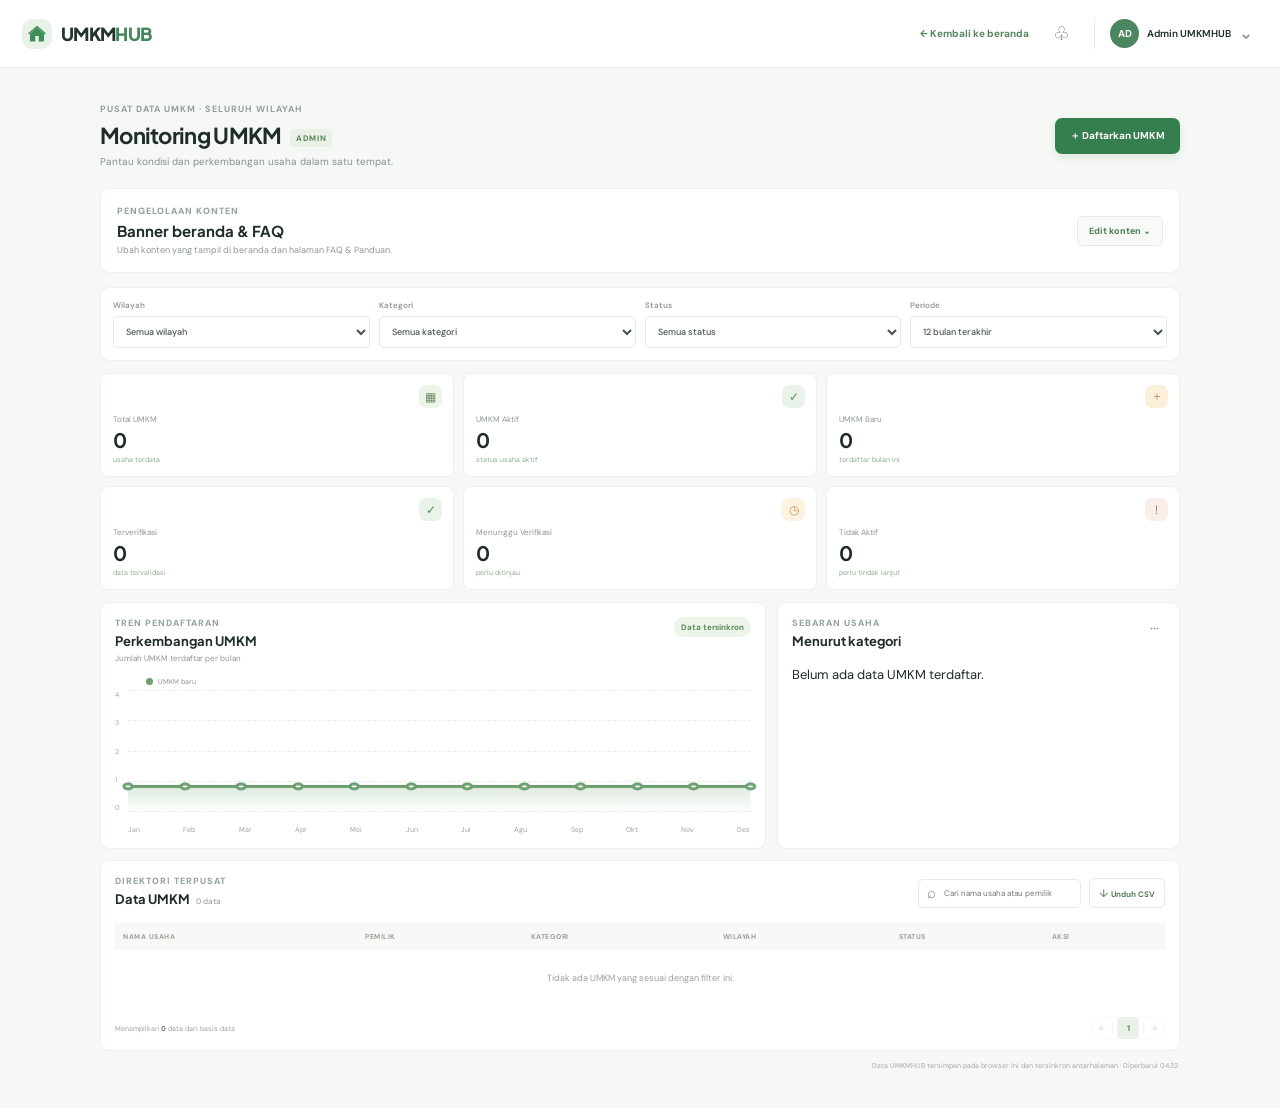
==== commit 3a2945d8: "update" ====
--- a/admin.html
+++ b/admin.html
@@ -5,13 +5,18 @@
   <title>Dashboard Admin — UMKMHUB</title>
   <link rel="preconnect" href="https://fonts.googleapis.com"><link rel="preconnect" href="https://fonts.gstatic.com" crossorigin>
   <link href="https://fonts.googleapis.com/css2?family=DM+Sans:wght@400;500;600;700;800&family=Plus+Jakarta+Sans:wght@400;500;600;700;800&display=swap" rel="stylesheet">
-  <link rel="stylesheet" href="styles.css"><link rel="stylesheet" href="admin.css"><link rel="stylesheet" href="motion.css"><link rel="stylesheet" href="app-motion.css">
+  <link rel="stylesheet" href="styles.css?v=site-content-20261007"><link rel="stylesheet" href="admin.css?v=site-content-20261007"><link rel="stylesheet" href="motion.css"><link rel="stylesheet" href="app-motion.css">
 </head>
 <body class="admin-page">
   <main class="admin-standalone">
     <header class="admin-topbar"><a class="brand" href="index.html"><span class="brand-mark"><svg viewBox="0 0 40 40" fill="none"><path d="M6 19.5 20 7l14 12.5v14a1.5 1.5 0 0 1-1.5 1.5h-9v-11h-7v11h-9A1.5 1.5 0 0 1 6 33.5v-14Z" fill="currentColor"/><path d="M4 19 20 5l16 14" stroke="currentColor" stroke-width="3" stroke-linecap="round" stroke-linejoin="round"/></svg></span><span>UMKM<span class="brand-green">HUB</span></span></a><div class="admin-top-actions"><a class="back-home" href="index.html">← <span>Kembali ke beranda</span></a><button class="icon-button admin-notify" aria-label="Notifikasi">♧<i></i></button><button class="top-user admin-account"><span class="avatar user-avatar">AD</span><span>Admin UMKMHUB</span><span class="chevron">⌄</span></button></div></header>
     <div class="admin-content">
       <div class="admin-heading"><div><div class="date-label">PUSAT DATA UMKM · <span id="region-caption">SELURUH WILAYAH</span></div><h1>Monitoring UMKM <span class="admin-badge">ADMIN</span></h1><p>Pantau kondisi dan perkembangan usaha dalam satu tempat.</p></div><button class="primary-button" id="admin-add">＋ Daftarkan UMKM</button></div>
+      <section class="admin-panel site-content-panel" aria-labelledby="site-content-title"><div class="panel-heading site-content-heading"><div><div class="eyebrow">PENGELOLAAN KONTEN</div><h2 id="site-content-title">Banner beranda & FAQ</h2><p>Ubah konten yang tampil di beranda dan halaman FAQ & Panduan.</p></div><button type="button" class="site-content-toggle" id="toggle-site-editor" aria-expanded="false">Edit konten <span>⌄</span></button></div><form id="site-content-form" hidden>
+        <div class="site-editor-section"><h3>Banner beranda</h3><div class="site-editor-grid"><label>Teks label<input name="heroEyebrow" maxlength="70" required></label><label>Teks badge<input name="heroBadge" maxlength="70" required></label><label class="site-editor-wide">Judul banner<textarea name="heroTitle" rows="2" maxlength="140" required></textarea></label><label class="site-editor-wide">Deskripsi banner<textarea name="heroDescription" rows="2" maxlength="220" required></textarea></label><label class="site-editor-wide">Gambar banner (opsional)<input id="hero-image-file" type="file" accept="image/*"><small>Unggah gambar untuk menggantikan ilustrasi di sisi kanan banner.</small><img id="hero-image-preview" class="hero-image-preview" alt="Pratinjau gambar banner" hidden><button type="button" id="remove-hero-image" class="remove-hero-image" hidden>Hapus gambar banner</button></label></div></div>
+        <div class="site-editor-section"><h3>Halaman FAQ & Panduan</h3><div class="site-editor-grid"><label>Teks label<input name="programEyebrow" maxlength="70" required></label><label>Teks tombol<input name="programButton" maxlength="70" required></label><label class="site-editor-wide">Judul halaman<textarea name="programTitle" rows="2" maxlength="140" required></textarea></label><label class="site-editor-wide">Deskripsi halaman<textarea name="programDescription" rows="2" maxlength="240" required></textarea></label></div><div class="faq-editor-heading"><b>Daftar pertanyaan dan jawaban</b><button type="button" id="add-faq-item">＋ Tambah pertanyaan</button></div><div id="faq-editor-list" class="faq-editor-list"></div></div>
+        <div class="site-editor-actions"><span id="site-content-status" role="status">Konten tersimpan pada browser ini.</span><button class="primary-button" type="submit">Simpan konten <span>✓</span></button></div>
+      </form></section>
       <div class="admin-filters"><label>Wilayah<select id="filter-region"><option value="Semua">Semua wilayah</option><option>Cirebon</option><option>Bandung</option><option>Yogyakarta</option><option>Surabaya</option></select></label><label>Kategori<select id="filter-category"><option value="Semua">Semua kategori</option><option>Kuliner</option><option>Fashion</option><option>Kerajinan</option><option>Jasa</option><option>Minuman</option><option>Kecantikan</option></select></label><label>Status<select id="filter-status"><option value="Semua">Semua status</option><option>Terverifikasi</option><option>Menunggu Verifikasi</option><option>Tidak Aktif</option></select></label><label>Periode<select id="filter-period"><option value="12">12 bulan terakhir</option><option value="30">30 hari terakhir</option><option value="year">Tahun ini</option></select></label></div>
       <div class="admin-kpis"><article class="admin-kpi"><span class="kpi-symbol">▦</span><small>Total UMKM</small><strong id="total-count">—</strong><span class="kpi-note">usaha terdata</span></article><article class="admin-kpi"><span class="kpi-symbol verified-symbol">✓</span><small>UMKM Aktif</small><strong id="active-count">—</strong><span class="kpi-note">status usaha aktif</span></article><article class="admin-kpi"><span class="kpi-symbol new-symbol">＋</span><small>UMKM Baru</small><strong id="new-count">—</strong><span class="kpi-note">terdaftar bulan ini</span></article><article class="admin-kpi"><span class="kpi-symbol verified-symbol">✓</span><small>Terverifikasi</small><strong id="verified-count">—</strong><span class="kpi-note">data tervalidasi</span></article><article class="admin-kpi"><span class="kpi-symbol pending-symbol">◷</span><small>Menunggu Verifikasi</small><strong id="pending-count">—</strong><span class="kpi-note">perlu ditinjau</span></article><article class="admin-kpi"><span class="kpi-symbol inactive-symbol">!</span><small>Tidak Aktif</small><strong id="inactive-count">—</strong><span class="kpi-note">perlu tindak lanjut</span></article></div>
       <div class="monitor-grid"><article class="admin-panel growth-panel"><div class="panel-heading"><div><div class="eyebrow">TREN PENDAFTARAN</div><h2>Perkembangan UMKM</h2><p id="chart-subtitle">Jumlah UMKM terdaftar per bulan</p></div><span class="growth-pill">Data tersinkron</span></div><div class="chart-legend"><i></i> UMKM baru</div><div class="chart-area"><div class="chart-y"><span>0</span><span>0</span><span>0</span><span>0</span><span>0</span></div><div class="chart-content"><div class="chart-grid"><i></i><i></i><i></i><i></i><i></i></div><svg class="growth-chart" viewBox="0 0 600 190" preserveAspectRatio="none" role="img" aria-label="Grafik pendaftaran UMKM berdasarkan data akun"><defs><linearGradient id="chartFill" x1="0" x2="0" y1="0" y2="1"><stop offset="0" stop-color="#73a875" stop-opacity=".24"/><stop offset="1" stop-color="#73a875" stop-opacity="0"/></linearGradient></defs><path class="chart-fill" d="M0 150 L600 150 L600 190 L0 190 Z"/><path class="chart-line" d="M0 150 L600 150"/></svg><div class="chart-x"><span>—</span></div></div></div><div class="chart-tooltip" id="chart-tooltip">Data pendaftaran akan tampil di sini</div></article>
@@ -23,6 +28,6 @@
   <div class="toast" id="toast" role="status"></div>
   <dialog class="registration-modal" id="registration-modal"><form id="registration-form"><div class="modal-top"><div><div class="eyebrow">PENDATAAN UMKM</div><h2>Daftarkan usahamu</h2><p>Lengkapi data agar usaha mudah dipantau dan ditemukan.</p></div><button type="button" class="modal-close" aria-label="Tutup">×</button></div><div class="form-section-title">Data pemilik</div><div class="form-grid"><label>Nama pemilik<input name="owner" required placeholder="Nama lengkap"></label><label>Nomor WhatsApp<input name="phone" required placeholder="08xxxxxxxxxx"></label><label>Email<input name="email" type="email" required placeholder="nama@email.com"></label><label>Alamat pemilik<input name="ownerAddress" required placeholder="Kecamatan, kota"></label></div><div class="form-section-title">Data usaha</div><div class="form-grid"><label>Nama usaha<input name="business" required placeholder="Nama usaha"></label><label>Kategori<select name="category" required><option value="">Pilih kategori</option><option>Kuliner</option><option>Fashion</option><option>Kerajinan</option><option>Kecantikan</option><option>Jasa</option><option>Minuman</option><option>Lainnya</option></select></label><label>Tahun berdiri<input name="year" type="number" min="1900" max="2026"></label><label>Alamat usaha<input name="address" required placeholder="Jalan, kecamatan, kota"></label><label>Jumlah karyawan<input name="employees" type="number" min="0"></label><label>Omzet per bulan<input name="revenue" placeholder="Rp"></label><label>Jumlah produk<input name="products" type="number" min="0"></label><label>Status usaha<select name="businessStatus"><option>Aktif</option><option>Tidak Aktif</option></select></label><label class="full-field">Media sosial<input name="social" placeholder="Instagram, TikTok, atau tautan"></label><label class="full-field">Deskripsi usaha<textarea name="description" rows="3" placeholder="Ceritakan usaha dan produk unggulan"></textarea></label><label class="full-field">Foto usaha<input name="photo" type="file" accept="image/*"></label></div><div class="form-note">Pendaftaran baru berstatus <b>Menunggu Verifikasi</b>.</div><div class="modal-actions"><button type="button" class="cancel-button">Batal</button><button type="submit" class="primary-button">Simpan pendaftaran <span>→</span></button></div></form></dialog>
   <dialog class="delete-dialog" id="delete-dialog" aria-labelledby="delete-title"><div class="delete-dialog-icon">!</div><div class="eyebrow">TINDAKAN ADMIN</div><h2 id="delete-title">Hapus akun UMKM?</h2><p>Akun <b id="delete-business-name"></b> akan dihapus dari daftar UMKM dan beranda.</p><label>Alasan penghapusan<select id="delete-reason" required><option value="">Pilih alasan</option><option value="policy">Melanggar aturan komunitas</option><option value="inactive">Usaha sudah tidak aktif</option><option value="duplicate">Data duplikat</option><option value="other">Alasan lainnya</option></select></label><div class="delete-warning">Statistik dan daftar UMKM akan diperbarui setelah penghapusan.</div><div class="delete-actions"><button type="button" class="cancel-button" id="cancel-delete">Batal</button><button type="button" class="delete-confirm" id="confirm-delete">Hapus akun</button></div></dialog>
-  <script src="store.js"></script><script src="admin.js"></script>
+  <script src="store.js?v=20261007-site-content-1"></script><script src="admin.js?v=20261007-site-content-1"></script>
 </body>
 </html>
--- a/styles.css
+++ b/styles.css
@@ -31,3 +31,9 @@
 .buyer-discover .business-cover.has-product-photo{height:210px}@media(max-width:720px){.buyer-discover .business-cover.has-product-photo{height:190px}}
 
 .buyer-discover .business-cover.has-product-photo{height:145px}@media(max-width:720px){.buyer-discover .business-cover.has-product-photo{height:125px}}
+
+#discover{scroll-margin-top:82px}
+
+.nav-icon svg{display:block;width:20px;height:20px}.mobile-nav a span svg{display:block;width:21px;height:21px}.mobile-nav a span{display:grid;place-items:center}
+
+.hero-art.has-custom-image{background:#dbe9d6}.hero-custom-image{position:absolute;inset:0;width:100%;height:100%;object-fit:cover}.hero-art.has-custom-image>:not(.hero-custom-image){display:none}
--- a/admin.css
+++ b/admin.css
@@ -8,3 +8,5 @@
 
 /* Profil penjual pada komunitas */
 .community-store-link{display:flex;align-items:center;gap:10px;min-width:0;flex:1;padding:0;border:0;background:transparent;text-align:left;cursor:pointer}.community-store-avatar{display:grid;place-items:center;flex:none;width:42px;height:42px;overflow:hidden;border:1px solid #e5ede3;border-radius:50%;background:#edf5ed;color:#347e50;font-size:20px}.community-store-avatar img{width:100%;height:100%;object-fit:cover}.community-store-name{display:grid;gap:4px;min-width:0}.community-store-name b{overflow:hidden;color:#26352c;font-size:11px;text-overflow:ellipsis;white-space:nowrap}.community-store-name small{color:#859187;font-size:8px;line-height:1.4}.community-store-link:hover .community-store-name b{color:#347e50}.community-contact-button{width:100%;margin:2px 0 10px;padding:10px 12px;border:1px solid #dce9da;border-radius:8px;background:#f2f7ef;color:#347e50;text-align:center;font-size:10px;font-weight:700;cursor:pointer;transition:background .2s,transform .2s}.community-contact-button:hover{background:#e8f2e5;transform:translateY(-1px)}.profile-logo-image{width:88px;height:88px;object-fit:cover;border:4px solid #ffffffa8;border-radius:24px;box-shadow:0 7px 18px #293b2928}.community-section .feed-top{margin-bottom:4px}.community-section .post-follow{flex:none}@media(max-width:720px){.community-store-avatar{width:40px;height:40px}.community-store-name b{font-size:10px}.community-store-name small{font-size:7px}.community-contact-button{min-height:40px;font-size:9px}}
+
+.site-content-panel{padding:16px;margin-bottom:14px}.site-content-heading{align-items:center}.site-content-heading h2{font:700 15px var(--display);margin:4px 0}.site-content-heading p{font-size:9px;color:#8e9890;margin:4px 0 0}.site-content-toggle,.faq-editor-heading button{border:1px solid #e4ebe2;background:#f8faf7;color:#4b8054;border-radius:6px;padding:8px 11px;font-size:9px;font-weight:700;cursor:pointer}.site-content-panel form[hidden]{display:none}.site-editor-section{padding:14px 0;border-top:1px solid #eef1ed}.site-editor-section h3{font:700 11px var(--display);margin:0 0 11px;color:#34463a}.site-editor-grid{display:grid;grid-template-columns:repeat(2,minmax(0,1fr));gap:10px}.site-editor-grid label,.faq-editor-row label{display:grid;gap:5px;color:#77837a;font-size:8px;font-weight:600}.site-editor-grid input,.site-editor-grid textarea,.faq-editor-row input,.faq-editor-row textarea{width:100%;border:1px solid #e7ece5;border-radius:5px;padding:8px;background:#fff;color:#435147;font:400 9px var(--font);outline-color:#9fc49c}.site-editor-grid textarea,.faq-editor-row textarea{resize:vertical;line-height:1.5}.site-editor-grid input[type=file]{font-size:8px}.site-editor-grid small{font-size:7px;color:#9aa39b;font-weight:400}.site-editor-wide{grid-column:1/-1}.hero-image-preview{display:block;max-width:min(100%,440px);max-height:160px;object-fit:cover;object-position:center;border-radius:7px;border:1px solid #e7ece5}.remove-hero-image{justify-self:start;border:0;background:none;color:#b65c52;font-size:8px;cursor:pointer;padding:2px}.faq-editor-heading{display:flex;align-items:center;justify-content:space-between;margin:14px 0 8px;color:#56645a;font-size:9px}.faq-editor-list{display:grid;gap:8px}.faq-editor-row{display:grid;grid-template-columns:1fr 1fr auto;gap:8px;align-items:end;padding:10px;background:#f8f9f7;border:1px solid #eef1ed;border-radius:7px}.faq-editor-row button{border:1px solid #f0d9d5;background:#fff;color:#b75f53;border-radius:5px;padding:7px;font-size:8px;cursor:pointer}.site-editor-actions{display:flex;justify-content:space-between;align-items:center;padding-top:12px;border-top:1px solid #eef1ed}.site-editor-actions>span{font-size:8px;color:#909b92}.site-editor-actions .primary-button{font-size:9px;padding:9px 12px}@media(max-width:700px){.site-editor-grid{grid-template-columns:1fr}.faq-editor-row{grid-template-columns:1fr}.faq-editor-row button{justify-self:start}.site-content-heading{align-items:flex-start;gap:8px}.site-content-toggle{flex-shrink:0}.site-editor-actions{align-items:flex-end;gap:9px}.site-editor-actions>span{max-width:55%;line-height:1.4}}
